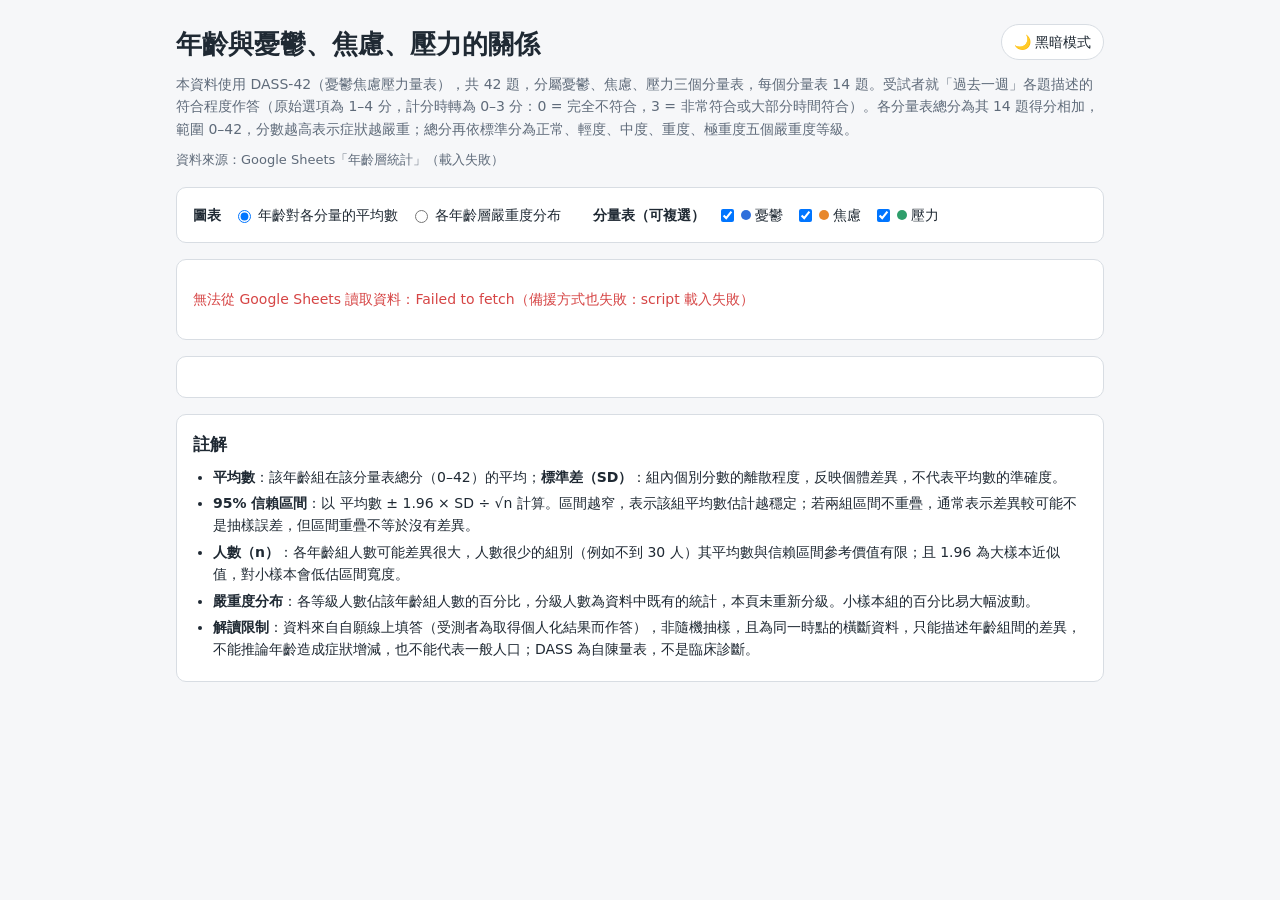
==== index.html @ eeec5290 "Add files via upload" ====
<!doctype html><html><head><meta charset=utf8><meta name=viewport content="width=device-width,initial-scale=1"><style>:root{color-scheme:light}body{margin:0;padding:0;font:14px -apple-system,BlinkMacSystemFont,sans-serif;background:#fff;color:#000}img{max-width:100%}[hidden]:not([hidden=until-found i]){display:none!important}</style></head><body>
<!DOCTYPE html>
<html lang="zh-Hant">
<head>
<meta charset="UTF-8">
<meta name="viewport" content="width=device-width, initial-scale=1">
<title>年齡與憂鬱、焦慮、壓力的關係</title>
<style>
  :root {
    --bg: #f6f7f9; --card: #fff; --text: #1f2933; --muted: #5f6b7a; --line: #d8dde3;
    --dep: #2f6fdb; --anx: #e8872b; --str: #2e9e6b;
    --grid: #e3e7ec; --axis: #9aa5b1; --thead: #eef1f5; --thead-hover: #e2e7ee; --input: #fff; --seg-stroke: #fff;
    --tip-bg: rgba(31,41,51,.94); --tip-text: #fff;
    color-scheme: light;
  }
  :root[data-theme="dark"] {
    --bg: #14181d; --card: #1e242b; --text: #e6e9ed; --muted: #a0aab5; --line: #343d47;
    --dep: #2f6fdb; --anx: #e8872b; --str: #2e9e6b;
    --grid: #2f3841; --axis: #6b7784; --thead: #28303a; --thead-hover: #323c48; --input: #14181d; --seg-stroke: #1e242b;
    --tip-bg: rgba(236,240,244,.96); --tip-text: #1f2933;
    color-scheme: dark;
  }
  * { box-sizing: border-box; }
  body { margin: 0; background: var(--bg); color: var(--text);
    font-family: "Noto Sans TC", "Microsoft JhengHei", "PingFang TC", system-ui, sans-serif; line-height: 1.6; }
  main { max-width: 960px; margin: 0 auto; padding: 24px 16px 48px; }
  .header { display: flex; justify-content: space-between; align-items: flex-start; gap: 12px; margin-bottom: 8px; }
  h1 { font-size: 1.6rem; margin: 0; }
  #themeBtn { flex: none; font: inherit; font-size: 14px; cursor: pointer; padding: 6px 12px; border-radius: 999px;
    border: 1px solid var(--line); background: var(--card); color: var(--text); white-space: nowrap; }
  #themeBtn:hover { background: var(--thead); }
  .intro { color: var(--muted); margin: 0 0 20px; }
  .card { background: var(--card); border: 1px solid var(--line); border-radius: 10px; padding: 16px; margin-bottom: 16px; }
  .controls { display: flex; flex-wrap: wrap; gap: 12px 32px; align-items: center; }
  .group { display: flex; align-items: center; gap: 12px; flex-wrap: wrap; }
  .group > .label { font-weight: 600; }
  label.opt { cursor: pointer; display: inline-flex; align-items: center; gap: 4px; }
  .swatch { width: 10px; height: 10px; border-radius: 50%; display: inline-block; }
  #chartWrap { position: relative; }
  svg { width: 100%; height: auto; display: block; }
  svg text { font-family: inherit; fill: var(--text); }
  .tip { position: fixed; pointer-events: none; background: var(--tip-bg); color: var(--tip-text); padding: 8px 10px;
    border-radius: 6px; font-size: 13px; line-height: 1.5; display: none; z-index: 10; white-space: nowrap; }
  table { width: 100%; border-collapse: collapse; font-size: 14px; }
  th, td { border-bottom: 1px solid var(--line); padding: 6px 8px; text-align: right; }
  th:first-child, td:first-child { text-align: left; }
  th { background: var(--thead); position: sticky; top: 0; }
  .tablewrap { overflow-x: auto; }
  .tabletitle { font-weight: 600; margin: 0 0 8px; }
  .notes h2 { font-size: 1.05rem; margin: 0 0 8px; }
  .notes ul { margin: 0; padding-left: 20px; }
  .notes li { margin-bottom: 4px; }
  .hidden { display: none; }
  .source { color: var(--muted); font-size: 13px; margin: -10px 0 16px; }
  .error { color: #d64545; padding: 12px 0; }
  select { font: inherit; padding: 4px 8px; border: 1px solid var(--line); border-radius: 6px; background: var(--input); color: var(--text); }
  th.sortable { cursor: pointer; user-select: none; white-space: nowrap; }
  th.sortable:hover { background: var(--thead-hover); }
  .arrow { display: inline-block; width: 1em; color: var(--muted); }
</style>
<script>
(function(){
  var t = null;
  try { t = localStorage.getItem("theme"); } catch(e) {}
  if (t !== "dark" && t !== "light") t = (window.matchMedia && matchMedia("(prefers-color-scheme: dark)").matches) ? "dark" : "light";
  document.documentElement.setAttribute("data-theme", t);
})();
</script>
</head>
<body>
<main>
  <div class="header">
    <h1>年齡與憂鬱、焦慮、壓力的關係</h1>
    <button type="button" id="themeBtn" aria-pressed="false"></button>
  </div>
  <p class="intro">本資料使用 DASS-42（憂鬱焦慮壓力量表），共 42 題，分屬憂鬱、焦慮、壓力三個分量表，每個分量表 14 題。受試者就「過去一週」各題描述的符合程度作答（原始選項為 1–4 分，計分時轉為 0–3 分：0 = 完全不符合，3 = 非常符合或大部分時間符合）。各分量表總分為其 14 題得分相加，範圍 0–42，分數越高表示症狀越嚴重；總分再依標準分為正常、輕度、中度、重度、極重度五個嚴重度等級。</p>

  <p class="source" id="status">資料載入中…</p>

  <section class="card controls">
    <div class="group">
      <span class="label">圖表</span>
      <label class="opt"><input type="radio" name="chart" value="mean" checked> 年齡對各分量的平均數</label>
      <label class="opt"><input type="radio" name="chart" value="dist"> 各年齡層嚴重度分布</label>
    </div>
    <div class="group" id="multiGroup">
      <span class="label">分量表（可複選）</span>
      <label class="opt"><input type="checkbox" class="sub" value="dep" checked><span class="swatch" style="background:var(--dep)"></span>憂鬱</label>
      <label class="opt"><input type="checkbox" class="sub" value="anx" checked><span class="swatch" style="background:var(--anx)"></span>焦慮</label>
      <label class="opt"><input type="checkbox" class="sub" value="str" checked><span class="swatch" style="background:var(--str)"></span>壓力</label>
    </div>
    <div class="group hidden" id="singleGroup">
      <label class="label" for="singleSel">分量表</label>
      <select id="singleSel">
        <option value="dep" selected>憂鬱</option>
        <option value="anx">焦慮</option>
        <option value="str">壓力</option>
      </select>
    </div>
  </section>

  <section class="card">
    <div id="chartWrap"></div>
  </section>

  <section class="card">
    <p class="tabletitle" id="tableTitle"></p>
    <div class="tablewrap"><table id="dataTable"></table></div>
  </section>

  <section class="card notes">
    <h2>註解</h2>
    <ul>
      <li><b>平均數</b>：該年齡組在該分量表總分（0–42）的平均；<b>標準差（SD）</b>：組內個別分數的離散程度，反映個體差異，不代表平均數的準確度。</li>
      <li><b>95% 信賴區間</b>：以 平均數 ± 1.96 × SD ÷ √n 計算。區間越窄，表示該組平均數估計越穩定；若兩組區間不重疊，通常表示差異較可能不是抽樣誤差，但區間重疊不等於沒有差異。</li>
      <li><b>人數（n）</b>：各年齡組人數可能差異很大，人數很少的組別（例如不到 30 人）其平均數與信賴區間參考價值有限；且 1.96 為大樣本近似值，對小樣本會低估區間寬度。</li>
      <li><b>嚴重度分布</b>：各等級人數佔該年齡組人數的百分比，分級人數為資料中既有的統計，本頁未重新分級。小樣本組的百分比易大幅波動。</li>
      <li><b>解讀限制</b>：資料來自自願線上填答（受測者為取得個人化結果而作答），非隨機抽樣，且為同一時點的橫斷資料，只能描述年齡組間的差異，不能推論年齡造成症狀增減，也不能代表一般人口；DASS 為自陳量表，不是臨床診斷。</li>
    </ul>
  </section>
</main>
<div class="tip" id="tip"></div>

<script>
let GROUPS = [], N = [], labels = [];
const SUBS = {
  dep: { name:"憂鬱", color:"#2f6fdb", mean:[], sd:[], lv:[] },
  anx: { name:"焦慮", color:"#e8872b", mean:[], sd:[], lv:[] },
  str: { name:"壓力", color:"#2e9e6b", mean:[], sd:[], lv:[] }
};
const LEVELS = ["正常","輕度","中度","重度","極重度"];
const LV_COLORS = ["#cfe3f5","#9cc4e6","#f2c46b","#e8872b","#b8352b"];
const KEYS = ["dep","anx","str"];
const ci = (k,i)=> 1.96 * SUBS[k].sd[i] / Math.sqrt(N[i]);
const f1 = x => x.toFixed(1), f2 = x => x.toFixed(2);

const wrap = document.getElementById("chartWrap");
const tip = document.getElementById("tip");
const NS = "http://www.w3.org/2000/svg";
function el(name, attrs, parent, text){
  const e = document.createElementNS(NS, name);
  for (const k in attrs) e.setAttribute(k, attrs[k]);
  if (text !== undefined) e.textContent = text;
  if (parent) parent.appendChild(e);
  return e;
}
function showTip(ev, html){
  tip.innerHTML = html; tip.style.display = "block";
  const w = tip.offsetWidth;
  let x = ev.clientX + 14; if (x + w > window.innerWidth - 8) x = ev.clientX - w - 14;
  tip.style.left = x + "px"; tip.style.top = (ev.clientY + 14) + "px";
}
function hideTip(){ tip.style.display = "none"; }

function checkedSubs(){ return [...document.querySelectorAll(".sub")].filter(c=>c.checked).map(c=>c.value); }
function singleSub(){ return document.getElementById("singleSel").value; }
function mode(){ return document.querySelector('input[name="chart"]:checked').value; }

/* ---------- 圖表一 ---------- */
function drawMean(){
  const subs = checkedSubs();
  const W = 900, H = 440, m = {l:60, r:20, t:20, b:70};
  const svg = el("svg", {viewBox:`0 0 ${W} ${H}`, role:"img", "aria-label":"各年齡組分量表平均數折線圖"});
  const pw = W-m.l-m.r, ph = H-m.t-m.b;
  const X = i => m.l + pw*(i+0.5)/GROUPS.length;
  const Y = v => m.t + ph*(1 - v/42);
  for (let v=0; v<=42; v+=6){
    el("line",{x1:m.l,x2:W-m.r,y1:Y(v),y2:Y(v),style:"stroke:var(--grid)"},svg);
    el("text",{x:m.l-8,y:Y(v)+4,"text-anchor":"end","font-size":12},svg,v);
  }
  el("line",{x1:m.l,x2:m.l,y1:m.t,y2:m.t+ph,style:"stroke:var(--axis)"},svg);
  el("line",{x1:m.l,x2:W-m.r,y1:m.t+ph,y2:m.t+ph,style:"stroke:var(--axis)"},svg);
  el("text",{x:16,y:m.t+ph/2,"text-anchor":"middle","font-size":13,transform:`rotate(-90 16 ${m.t+ph/2})`},svg,"分量表總分（0–42）");
  labels.forEach((t,i)=>{
    el("text",{x:X(i),y:m.t+ph+22,"text-anchor":"middle","font-size":12},svg,GROUPS[i]);
    el("text",{x:X(i),y:m.t+ph+40,"text-anchor":"middle","font-size":12,style:"fill:var(--muted)"},svg,`（n=${N[i]}）`);
  });
  const step = 9;
  subs.forEach((k,si)=>{
    const s = SUBS[k], dx = (si-(subs.length-1)/2)*step;
    const pts = GROUPS.map((_,i)=>[X(i)+dx, Y(s.mean[i])]);
    el("polyline",{points:pts.map(p=>p.join(",")).join(" "),fill:"none",stroke:s.color,"stroke-width":2},svg);
    GROUPS.forEach((_,i)=>{
      const c = ci(k,i), x = X(i)+dx;
      const lo = Math.max(0, s.mean[i]-c), hi = Math.min(42, s.mean[i]+c);
      el("line",{x1:x,x2:x,y1:Y(lo),y2:Y(hi),stroke:s.color,"stroke-width":1.5},svg);
      el("line",{x1:x-4,x2:x+4,y1:Y(lo),y2:Y(lo),stroke:s.color,"stroke-width":1.5},svg);
      el("line",{x1:x-4,x2:x+4,y1:Y(hi),y2:Y(hi),stroke:s.color,"stroke-width":1.5},svg);
      const dot = el("circle",{cx:x,cy:Y(s.mean[i]),r:5,fill:s.color,style:"cursor:pointer;stroke:var(--card)","stroke-width":1.5},svg);
      const hit = el("circle",{cx:x,cy:Y(s.mean[i]),r:12,fill:"transparent",style:"cursor:pointer"},svg);
      const html = `<b>${s.name}</b>｜${GROUPS[i]}<br>平均數：${f2(s.mean[i])}<br>標準差：${f2(s.sd[i])}`;
      hit.addEventListener("mousemove",e=>showTip(e,html));
      hit.addEventListener("mouseleave",hideTip);
    });
  });
  // 圖例
  subs.forEach((k,si)=>{
    const x = m.l + 10 + si*90;
    el("line",{x1:x,x2:x+18,y1:m.t+8,y2:m.t+8,stroke:SUBS[k].color,"stroke-width":2},svg);
    el("circle",{cx:x+9,cy:m.t+8,r:4,fill:SUBS[k].color},svg);
    el("text",{x:x+24,y:m.t+12,"font-size":12},svg,SUBS[k].name);
  });
  el("text",{x:W-m.r,y:m.t+12,"text-anchor":"end","font-size":11,style:"fill:var(--muted)"},svg,"誤差線：95% 信賴區間");
  wrap.replaceChildren(svg);
}

/* ---------- 圖表二 ---------- */
function drawDist(){
  const k = singleSub(), s = SUBS[k];
  const W = 900, rowH = 46, m = {l:130, r:20, t:44, b:44};
  const H = m.t + rowH*GROUPS.length + m.b;
  const svg = el("svg",{viewBox:`0 0 ${W} ${H}`, role:"img","aria-label":`${s.name}嚴重度分布堆疊長條圖`});
  const pw = W-m.l-m.r;
  const X = p => m.l + pw*p/100;
  // 圖例
  LEVELS.forEach((t,i)=>{
    const x = m.l + i*95;
    el("rect",{x:x,y:12,width:12,height:12,fill:LV_COLORS[i],rx:2},svg);
    el("text",{x:x+17,y:23,"font-size":12},svg,t);
  });
  for (let p=0;p<=100;p+=20){
    el("line",{x1:X(p),x2:X(p),y1:m.t-4,y2:m.t+rowH*GROUPS.length,style:"stroke:var(--grid)"},svg);
    el("text",{x:X(p),y:m.t+rowH*GROUPS.length+18,"text-anchor":"middle","font-size":12},svg,p+"%");
  }
  el("text",{x:m.l+pw/2,y:H-8,"text-anchor":"middle","font-size":13},svg,`${s.name}嚴重度佔該年齡組人數百分比`);
  GROUPS.forEach((g,i)=>{
    const y = m.t + i*rowH;
    el("text",{x:m.l-8,y:y+rowH/2-2,"text-anchor":"end","font-size":12},svg,g);
    el("text",{x:m.l-8,y:y+rowH/2+13,"text-anchor":"end","font-size":11,style:"fill:var(--muted)"},svg,`（n=${N[i]}）`);
    let acc = 0;
    s.lv[i].forEach((cnt,j)=>{
      const pct = cnt/N[i]*100;
      const r = el("rect",{x:X(acc),y:y+6,width:Math.max(0,X(acc+pct)-X(acc)),height:rowH-14,fill:LV_COLORS[j],"stroke-width":1,style:"cursor:pointer;stroke:var(--seg-stroke)"},svg);
      if (pct >= 6) el("text",{x:(X(acc)+X(acc+pct))/2,y:y+rowH/2+4,"text-anchor":"middle","font-size":11,style:"fill:"+(j>=3?"#fff":"#1f2933"),"pointer-events":"none"},svg,f1(pct)+"%");
      const html = `<b>${GROUPS[i]}｜${LEVELS[j]}</b><br>${f1(pct)}%（${cnt} 人）`;
      r.addEventListener("mousemove",e=>showTip(e,html));
      r.addEventListener("mouseleave",hideTip);
      acc += pct;
    });
  });
  wrap.replaceChildren(svg);
}

/* ---------- 表格 ---------- */
let sortCol = -1, sortDir = 1; // sortCol = -1 為原始順序；sortDir 1 升冪、-1 降冪
function drawTable(){
  const t = document.getElementById("dataTable"), title = document.getElementById("tableTitle");
  let heads = [], rows = [];
  if (mode()==="mean"){
    const subs = checkedSubs();
    title.textContent = "各年齡組平均數、標準差與 95% 信賴區間（點選欄位標題可排序）";
    heads = ["年齡層","人數"];
    subs.forEach(k=>heads.push(SUBS[k].name+"平均", SUBS[k].name+"標準差", SUBS[k].name+" 95% CI"));
    GROUPS.forEach((g,i)=>{
      const cells = [{v:i, t:g},{v:N[i], t:String(N[i])}];
      subs.forEach(k=>{
        const c = ci(k,i), s = SUBS[k];
        cells.push({v:s.mean[i], t:f2(s.mean[i])},{v:s.sd[i], t:f2(s.sd[i])},{v:s.mean[i]-c, t:`${f2(s.mean[i]-c)} – ${f2(s.mean[i]+c)}`});
      });
      rows.push(cells);
    });
  } else {
    const k = singleSub(), s = SUBS[k];
    title.textContent = `${s.name}各嚴重度等級人數（百分比）（點選欄位標題可排序）`;
    heads = ["年齡層","人數", ...LEVELS];
    GROUPS.forEach((g,i)=>{
      rows.push([{v:i, t:g},{v:N[i], t:String(N[i])}, ...s.lv[i].map(c=>({v:c, t:`${c}（${f1(c/N[i]*100)}%）`}))]);
    });
  }
  if (sortCol >= heads.length) sortCol = -1;
  if (sortCol >= 0) rows.sort((a,b)=> (a[sortCol].v - b[sortCol].v) * sortDir);
  let h = "<tr>" + heads.map((x,c)=>`<th class="sortable" data-col="${c}">${x}<span class="arrow">${c===sortCol ? (sortDir===1?"▲":"▼") : ""}</span></th>`).join("") + "</tr>";
  h += rows.map(r=>"<tr>"+r.map(c=>`<td>${c.t}</td>`).join("")+"</tr>").join("");
  t.innerHTML = h;
  t.querySelectorAll("th.sortable").forEach(th=>th.addEventListener("click",()=>{
    const c = +th.dataset.col;
    if (sortCol !== c){ sortCol = c; sortDir = 1; }
    else if (sortDir === 1){ sortDir = -1; }
    else { sortCol = -1; sortDir = 1; }
    drawTable();
  }));
}

function render(resetSort){
  if (!GROUPS.length) return;
  hideTip();
  if (resetSort) { sortCol = -1; sortDir = 1; }
  const isMean = mode()==="mean";
  document.getElementById("multiGroup").classList.toggle("hidden", !isMean);
  document.getElementById("singleGroup").classList.toggle("hidden", isMean);
  isMean ? drawMean() : drawDist();
  drawTable();
}

document.querySelectorAll('input[name="chart"]').forEach(e=>e.addEventListener("change",()=>render(true)));
document.getElementById("singleSel").addEventListener("change",()=>render(true));
document.querySelectorAll(".sub").forEach(e=>e.addEventListener("change",ev=>{
  if (checkedSubs().length===0) ev.target.checked = true; // 至少保留一個
  render(true);
}));
/* ---------- 從 Google Sheets 讀取資料 ---------- */
const SHEET_ID = "1KIA4W9_uGpbQuWVfy5foyokzu8hesqOm68vaZ61znXg";
const SHEET_NAME = "年齡層統計";
const SHEET_URL = `https://docs.google.com/spreadsheets/d/${SHEET_ID}/gviz/tq?tqx=out:csv&sheet=${encodeURIComponent(SHEET_NAME)}`;
const statusEl = document.getElementById("status");

function parseCSV(text){
  const rows = []; let row = [], cur = "", q = false;
  for (let i=0; i<text.length; i++){
    const c = text[i];
    if (q){
      if (c === '"'){ if (text[i+1] === '"'){ cur += '"'; i++; } else q = false; }
      else cur += c;
    } else if (c === '"') q = true;
    else if (c === ",") { row.push(cur); cur = ""; }
    else if (c === "\n" || c === "\r") {
      if (c === "\r" && text[i+1] === "\n") i++;
      row.push(cur); rows.push(row); row = []; cur = "";
    } else cur += c;
  }
  if (cur !== "" || row.length) { row.push(cur); rows.push(row); }
  return rows;
}
function num(v){
  const x = Number(v);
  if (v === undefined || String(v).trim() === "" || !isFinite(x)) throw new Error(`數值格式不正確：「${v === undefined ? "" : v}」`);
  return x;
}
function parseSheet(rows){
  const head = (rows[0] || []).map(x=>x.trim());
  const col = n => { const k = head.indexOf(n); if (k < 0) throw new Error(`找不到欄位「${n}」`); return k; };
  const cLabel = col("年齡層"), cN = col("人數");
  const cols = { dep:[col("憂鬱平均"),col("憂鬱標準差")], anx:[col("焦慮平均"),col("焦慮標準差")], str:[col("壓力平均"),col("壓力標準差")] };
  const g = [], n = [], mean = {dep:[],anx:[],str:[]}, sd = {dep:[],anx:[],str:[]};
  let i = 1;
  for (; i < rows.length; i++){
    const r = rows[i], first = (r[0] || "").trim();
    if (!first || first.includes("等級人數")) break;
    g.push(first); n.push(num(r[cN]));
    KEYS.forEach(k=>{ mean[k].push(num(r[cols[k][0]])); sd[k].push(num(r[cols[k][1]])); });
  }
  if (!g.length) throw new Error("沒有讀到任何年齡層資料");
  const titleMap = { "憂鬱":"dep", "焦慮":"anx", "壓力":"str" };
  const lvMap = { dep:{}, anx:{}, str:{} };
  let cur = null;
  for (; i < rows.length; i++){
    const r = rows[i], first = (r[0] || "").trim();
    if (first.includes("等級人數")){
      const name = Object.keys(titleMap).find(t=>first.includes(t));
      cur = name ? titleMap[name] : null; continue;
    }
    if (!cur || !first || first === "年齡層") continue;
    lvMap[cur][first] = r.slice(1,6).map(num);
  }
  KEYS.forEach(k=>{
    SUBS[k].mean = mean[k]; SUBS[k].sd = sd[k];
    SUBS[k].lv = g.map(label=>{
      if (!lvMap[k][label]) throw new Error(`「${SUBS[k].name}等級人數」缺少年齡層「${label}」`);
      return lvMap[k][label];
    });
  });
  GROUPS = g; N = n; labels = g.map((x,j)=>`${x}（n=${n[j]}）`);
}
function loadViaScript(){
  return new Promise((resolve, reject)=>{
    const cb = "__sheetCb" + Date.now();
    const sc = document.createElement("script");
    const timer = setTimeout(()=>{ cleanup(); reject(new Error("逾時")); }, 15000);
    function cleanup(){ clearTimeout(timer); delete window[cb]; sc.remove(); }
    window[cb] = resp => {
      cleanup();
      if (!resp || resp.status !== "ok") return reject(new Error("試算表回應錯誤，請確認已開放「知道連結的任何人可檢視」"));
      const t = resp.table;
      const cell = c => (c && c.v !== null && c.v !== undefined) ? String(c.v) : "";
      resolve([t.cols.map(c=>c.label || ""), ...t.rows.map(r=>r.c.map(cell))]);
    };
    sc.onerror = () => { cleanup(); reject(new Error("script 載入失敗")); };
    sc.src = SHEET_URL.replace("tqx=out:csv", "tqx=responseHandler:" + cb);
    document.head.appendChild(sc);
  });
}
async function loadData(){
  statusEl.textContent = "資料載入中…";
  try {
    let rows;
    try {
      const res = await fetch(SHEET_URL, { cache:"no-store" });
      if (!res.ok) throw new Error("HTTP " + res.status);
      const text = await res.text();
      if (text.trim().startsWith("<")) throw new Error("回傳的不是資料，請確認試算表已開放「知道連結的任何人可檢視」");
      rows = parseCSV(text);
    } catch (e1) {
      try { rows = await loadViaScript(); }   // fetch 被擋時改用 script 標籤載入
      catch (e2) { throw new Error(`${e1.message}（備援方式也失敗：${e2.message}）`); }
    }
    parseSheet(rows);
    statusEl.textContent = `資料來源：Google Sheets「${SHEET_NAME}」，載入時間 ${new Date().toLocaleString("zh-TW", {hour12:false})}`;
    render(true);
  } catch (err) {
    statusEl.textContent = "資料來源：Google Sheets「" + SHEET_NAME + "」（載入失敗）";
    wrap.innerHTML = `<div class="error">無法從 Google Sheets 讀取資料：${err.message}</div>`;
    document.getElementById("dataTable").innerHTML = "";
    document.getElementById("tableTitle").textContent = "";
  }
}

loadData();

/* ---------- 黑暗模式 ---------- */
const themeBtn = document.getElementById("themeBtn");
function applyTheme(t){
  document.documentElement.setAttribute("data-theme", t);
  themeBtn.textContent = t === "dark" ? "☀ 淺色模式" : "🌙 黑暗模式";
  themeBtn.setAttribute("aria-pressed", t === "dark");
}
applyTheme(document.documentElement.getAttribute("data-theme"));
themeBtn.addEventListener("click",()=>{
  const t = document.documentElement.getAttribute("data-theme") === "dark" ? "light" : "dark";
  applyTheme(t);
  try { localStorage.setItem("theme", t); } catch(e) {}
});
</script>
</body>
</html>

</body></html>
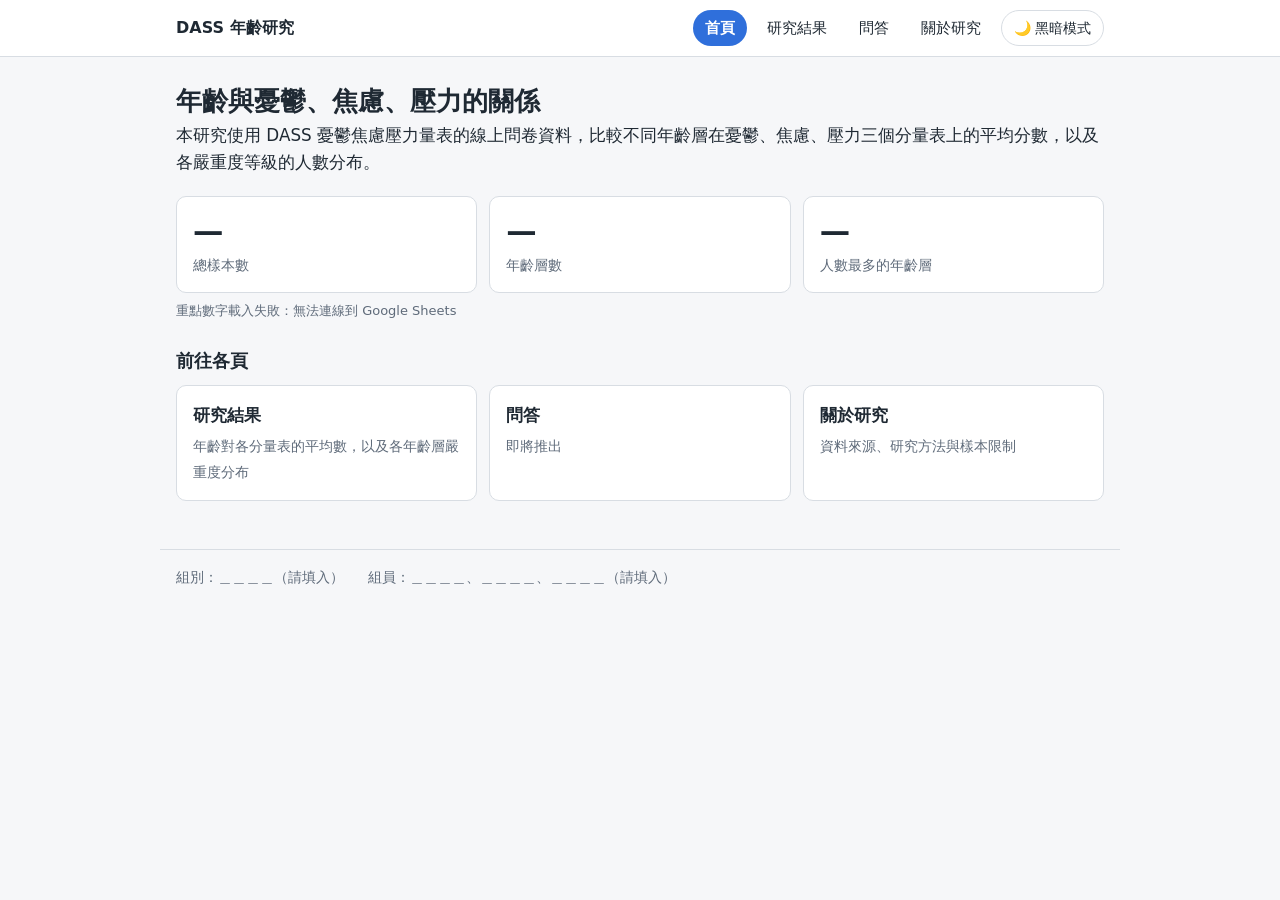
==== commit e23f5401: "網站改成多分頁格式" ====
--- a/index.html
+++ b/index.html
@@ -1,63 +1,10 @@
-<!doctype html><html><head><meta charset=utf8><meta name=viewport content="width=device-width,initial-scale=1"><style>:root{color-scheme:light}body{margin:0;padding:0;font:14px -apple-system,BlinkMacSystemFont,sans-serif;background:#fff;color:#000}img{max-width:100%}[hidden]:not([hidden=until-found i]){display:none!important}</style></head><body>
 <!DOCTYPE html>
 <html lang="zh-Hant">
 <head>
 <meta charset="UTF-8">
 <meta name="viewport" content="width=device-width, initial-scale=1">
 <title>年齡與憂鬱、焦慮、壓力的關係</title>
-<style>
-  :root {
-    --bg: #f6f7f9; --card: #fff; --text: #1f2933; --muted: #5f6b7a; --line: #d8dde3;
-    --dep: #2f6fdb; --anx: #e8872b; --str: #2e9e6b;
-    --grid: #e3e7ec; --axis: #9aa5b1; --thead: #eef1f5; --thead-hover: #e2e7ee; --input: #fff; --seg-stroke: #fff;
-    --tip-bg: rgba(31,41,51,.94); --tip-text: #fff;
-    color-scheme: light;
-  }
-  :root[data-theme="dark"] {
-    --bg: #14181d; --card: #1e242b; --text: #e6e9ed; --muted: #a0aab5; --line: #343d47;
-    --dep: #2f6fdb; --anx: #e8872b; --str: #2e9e6b;
-    --grid: #2f3841; --axis: #6b7784; --thead: #28303a; --thead-hover: #323c48; --input: #14181d; --seg-stroke: #1e242b;
-    --tip-bg: rgba(236,240,244,.96); --tip-text: #1f2933;
-    color-scheme: dark;
-  }
-  * { box-sizing: border-box; }
-  body { margin: 0; background: var(--bg); color: var(--text);
-    font-family: "Noto Sans TC", "Microsoft JhengHei", "PingFang TC", system-ui, sans-serif; line-height: 1.6; }
-  main { max-width: 960px; margin: 0 auto; padding: 24px 16px 48px; }
-  .header { display: flex; justify-content: space-between; align-items: flex-start; gap: 12px; margin-bottom: 8px; }
-  h1 { font-size: 1.6rem; margin: 0; }
-  #themeBtn { flex: none; font: inherit; font-size: 14px; cursor: pointer; padding: 6px 12px; border-radius: 999px;
-    border: 1px solid var(--line); background: var(--card); color: var(--text); white-space: nowrap; }
-  #themeBtn:hover { background: var(--thead); }
-  .intro { color: var(--muted); margin: 0 0 20px; }
-  .card { background: var(--card); border: 1px solid var(--line); border-radius: 10px; padding: 16px; margin-bottom: 16px; }
-  .controls { display: flex; flex-wrap: wrap; gap: 12px 32px; align-items: center; }
-  .group { display: flex; align-items: center; gap: 12px; flex-wrap: wrap; }
-  .group > .label { font-weight: 600; }
-  label.opt { cursor: pointer; display: inline-flex; align-items: center; gap: 4px; }
-  .swatch { width: 10px; height: 10px; border-radius: 50%; display: inline-block; }
-  #chartWrap { position: relative; }
-  svg { width: 100%; height: auto; display: block; }
-  svg text { font-family: inherit; fill: var(--text); }
-  .tip { position: fixed; pointer-events: none; background: var(--tip-bg); color: var(--tip-text); padding: 8px 10px;
-    border-radius: 6px; font-size: 13px; line-height: 1.5; display: none; z-index: 10; white-space: nowrap; }
-  table { width: 100%; border-collapse: collapse; font-size: 14px; }
-  th, td { border-bottom: 1px solid var(--line); padding: 6px 8px; text-align: right; }
-  th:first-child, td:first-child { text-align: left; }
-  th { background: var(--thead); position: sticky; top: 0; }
-  .tablewrap { overflow-x: auto; }
-  .tabletitle { font-weight: 600; margin: 0 0 8px; }
-  .notes h2 { font-size: 1.05rem; margin: 0 0 8px; }
-  .notes ul { margin: 0; padding-left: 20px; }
-  .notes li { margin-bottom: 4px; }
-  .hidden { display: none; }
-  .source { color: var(--muted); font-size: 13px; margin: -10px 0 16px; }
-  .error { color: #d64545; padding: 12px 0; }
-  select { font: inherit; padding: 4px 8px; border: 1px solid var(--line); border-radius: 6px; background: var(--input); color: var(--text); }
-  th.sortable { cursor: pointer; user-select: none; white-space: nowrap; }
-  th.sortable:hover { background: var(--thead-hover); }
-  .arrow { display: inline-block; width: 1em; color: var(--muted); }
-</style>
+<link rel="stylesheet" href="style.css">
 <script>
 (function(){
   var t = null;
@@ -68,345 +15,76 @@
 </script>
 </head>
 <body>
+  <nav class="nav">
+    <div class="nav-inner">
+      <a class="nav-brand" href="index.html">DASS 年齡研究</a>
+      <a class="link active" href="index.html" aria-current="page">首頁</a>
+      <a class="link" href="results.html">研究結果</a>
+      <a class="link" href="ask.html">問答</a>
+      <a class="link" href="about.html">關於研究</a>
+      <button type="button" id="themeBtn" aria-pressed="false"></button>
+    </div>
+  </nav>
 <main>
-  <div class="header">
-    <h1>年齡與憂鬱、焦慮、壓力的關係</h1>
-    <button type="button" id="themeBtn" aria-pressed="false"></button>
+  <h1>年齡與憂鬱、焦慮、壓力的關係</h1>
+  <p class="lead">本研究使用 DASS 憂鬱焦慮壓力量表的線上問卷資料，比較不同年齡層在憂鬱、焦慮、壓力三個分量表上的平均分數，以及各嚴重度等級的人數分布。</p>
+
+  <div class="stats">
+    <div class="stat"><div class="num" id="statTotal">—</div><div class="cap">總樣本數</div></div>
+    <div class="stat"><div class="num" id="statGroups">—</div><div class="cap">年齡層數</div></div>
+    <div class="stat"><div class="num" id="statTop">—</div><div class="cap" id="statTopCap">人數最多的年齡層</div></div>
   </div>
-  <p class="intro">本資料使用 DASS-42（憂鬱焦慮壓力量表），共 42 題，分屬憂鬱、焦慮、壓力三個分量表，每個分量表 14 題。受試者就「過去一週」各題描述的符合程度作答（原始選項為 1–4 分，計分時轉為 0–3 分：0 = 完全不符合，3 = 非常符合或大部分時間符合）。各分量表總分為其 14 題得分相加，範圍 0–42，分數越高表示症狀越嚴重；總分再依標準分為正常、輕度、中度、重度、極重度五個嚴重度等級。</p>
+  <p class="source" id="status" style="margin:4px 0 0">資料載入中…</p>
 
-  <p class="source" id="status">資料載入中…</p>
-
-  <section class="card controls">
-    <div class="group">
-      <span class="label">圖表</span>
-      <label class="opt"><input type="radio" name="chart" value="mean" checked> 年齡對各分量的平均數</label>
-      <label class="opt"><input type="radio" name="chart" value="dist"> 各年齡層嚴重度分布</label>
-    </div>
-    <div class="group" id="multiGroup">
-      <span class="label">分量表（可複選）</span>
-      <label class="opt"><input type="checkbox" class="sub" value="dep" checked><span class="swatch" style="background:var(--dep)"></span>憂鬱</label>
-      <label class="opt"><input type="checkbox" class="sub" value="anx" checked><span class="swatch" style="background:var(--anx)"></span>焦慮</label>
-      <label class="opt"><input type="checkbox" class="sub" value="str" checked><span class="swatch" style="background:var(--str)"></span>壓力</label>
-    </div>
-    <div class="group hidden" id="singleGroup">
-      <label class="label" for="singleSel">分量表</label>
-      <select id="singleSel">
-        <option value="dep" selected>憂鬱</option>
-        <option value="anx">焦慮</option>
-        <option value="str">壓力</option>
-      </select>
-    </div>
-  </section>
-
-  <section class="card">
-    <div id="chartWrap"></div>
-  </section>
-
-  <section class="card">
-    <p class="tabletitle" id="tableTitle"></p>
-    <div class="tablewrap"><table id="dataTable"></table></div>
-  </section>
-
-  <section class="card notes">
-    <h2>註解</h2>
-    <ul>
-      <li><b>平均數</b>：該年齡組在該分量表總分（0–42）的平均；<b>標準差（SD）</b>：組內個別分數的離散程度，反映個體差異，不代表平均數的準確度。</li>
-      <li><b>95% 信賴區間</b>：以 平均數 ± 1.96 × SD ÷ √n 計算。區間越窄，表示該組平均數估計越穩定；若兩組區間不重疊，通常表示差異較可能不是抽樣誤差，但區間重疊不等於沒有差異。</li>
-      <li><b>人數（n）</b>：各年齡組人數可能差異很大，人數很少的組別（例如不到 30 人）其平均數與信賴區間參考價值有限；且 1.96 為大樣本近似值，對小樣本會低估區間寬度。</li>
-      <li><b>嚴重度分布</b>：各等級人數佔該年齡組人數的百分比，分級人數為資料中既有的統計，本頁未重新分級。小樣本組的百分比易大幅波動。</li>
-      <li><b>解讀限制</b>：資料來自自願線上填答（受測者為取得個人化結果而作答），非隨機抽樣，且為同一時點的橫斷資料，只能描述年齡組間的差異，不能推論年齡造成症狀增減，也不能代表一般人口；DASS 為自陳量表，不是臨床診斷。</li>
-    </ul>
-  </section>
+  <h2 class="sec">前往各頁</h2>
+  <div class="entries">
+    <a class="entry" href="results.html"><b>研究結果</b><span>年齡對各分量表的平均數，以及各年齡層嚴重度分布</span></a>
+    <a class="entry" href="ask.html"><b>問答</b><span>即將推出</span></a>
+    <a class="entry" href="about.html"><b>關於研究</b><span>資料來源、研究方法與樣本限制</span></a>
+  </div>
 </main>
-<div class="tip" id="tip"></div>
-
+<footer class="footer">
+  <span>組別：＿＿＿＿（請填入）</span>
+  <span>組員：＿＿＿＿、＿＿＿＿、＿＿＿＿（請填入）</span>
+</footer>
 <script>
-let GROUPS = [], N = [], labels = [];
-const SUBS = {
-  dep: { name:"憂鬱", color:"#2f6fdb", mean:[], sd:[], lv:[] },
-  anx: { name:"焦慮", color:"#e8872b", mean:[], sd:[], lv:[] },
-  str: { name:"壓力", color:"#2e9e6b", mean:[], sd:[], lv:[] }
-};
-const LEVELS = ["正常","輕度","中度","重度","極重度"];
-const LV_COLORS = ["#cfe3f5","#9cc4e6","#f2c46b","#e8872b","#b8352b"];
-const KEYS = ["dep","anx","str"];
-const ci = (k,i)=> 1.96 * SUBS[k].sd[i] / Math.sqrt(N[i]);
-const f1 = x => x.toFixed(1), f2 = x => x.toFixed(2);
-
-const wrap = document.getElementById("chartWrap");
-const tip = document.getElementById("tip");
-const NS = "http://www.w3.org/2000/svg";
-function el(name, attrs, parent, text){
-  const e = document.createElementNS(NS, name);
-  for (const k in attrs) e.setAttribute(k, attrs[k]);
-  if (text !== undefined) e.textContent = text;
-  if (parent) parent.appendChild(e);
-  return e;
-}
-function showTip(ev, html){
-  tip.innerHTML = html; tip.style.display = "block";
-  const w = tip.offsetWidth;
-  let x = ev.clientX + 14; if (x + w > window.innerWidth - 8) x = ev.clientX - w - 14;
-  tip.style.left = x + "px"; tip.style.top = (ev.clientY + 14) + "px";
-}
-function hideTip(){ tip.style.display = "none"; }
-
-function checkedSubs(){ return [...document.querySelectorAll(".sub")].filter(c=>c.checked).map(c=>c.value); }
-function singleSub(){ return document.getElementById("singleSel").value; }
-function mode(){ return document.querySelector('input[name="chart"]:checked').value; }
-
-/* ---------- 圖表一 ---------- */
-function drawMean(){
-  const subs = checkedSubs();
-  const W = 900, H = 440, m = {l:60, r:20, t:20, b:70};
-  const svg = el("svg", {viewBox:`0 0 ${W} ${H}`, role:"img", "aria-label":"各年齡組分量表平均數折線圖"});
-  const pw = W-m.l-m.r, ph = H-m.t-m.b;
-  const X = i => m.l + pw*(i+0.5)/GROUPS.length;
-  const Y = v => m.t + ph*(1 - v/42);
-  for (let v=0; v<=42; v+=6){
-    el("line",{x1:m.l,x2:W-m.r,y1:Y(v),y2:Y(v),style:"stroke:var(--grid)"},svg);
-    el("text",{x:m.l-8,y:Y(v)+4,"text-anchor":"end","font-size":12},svg,v);
-  }
-  el("line",{x1:m.l,x2:m.l,y1:m.t,y2:m.t+ph,style:"stroke:var(--axis)"},svg);
-  el("line",{x1:m.l,x2:W-m.r,y1:m.t+ph,y2:m.t+ph,style:"stroke:var(--axis)"},svg);
-  el("text",{x:16,y:m.t+ph/2,"text-anchor":"middle","font-size":13,transform:`rotate(-90 16 ${m.t+ph/2})`},svg,"分量表總分（0–42）");
-  labels.forEach((t,i)=>{
-    el("text",{x:X(i),y:m.t+ph+22,"text-anchor":"middle","font-size":12},svg,GROUPS[i]);
-    el("text",{x:X(i),y:m.t+ph+40,"text-anchor":"middle","font-size":12,style:"fill:var(--muted)"},svg,`（n=${N[i]}）`);
-  });
-  const step = 9;
-  subs.forEach((k,si)=>{
-    const s = SUBS[k], dx = (si-(subs.length-1)/2)*step;
-    const pts = GROUPS.map((_,i)=>[X(i)+dx, Y(s.mean[i])]);
-    el("polyline",{points:pts.map(p=>p.join(",")).join(" "),fill:"none",stroke:s.color,"stroke-width":2},svg);
-    GROUPS.forEach((_,i)=>{
-      const c = ci(k,i), x = X(i)+dx;
-      const lo = Math.max(0, s.mean[i]-c), hi = Math.min(42, s.mean[i]+c);
-      el("line",{x1:x,x2:x,y1:Y(lo),y2:Y(hi),stroke:s.color,"stroke-width":1.5},svg);
-      el("line",{x1:x-4,x2:x+4,y1:Y(lo),y2:Y(lo),stroke:s.color,"stroke-width":1.5},svg);
-      el("line",{x1:x-4,x2:x+4,y1:Y(hi),y2:Y(hi),stroke:s.color,"stroke-width":1.5},svg);
-      const dot = el("circle",{cx:x,cy:Y(s.mean[i]),r:5,fill:s.color,style:"cursor:pointer;stroke:var(--card)","stroke-width":1.5},svg);
-      const hit = el("circle",{cx:x,cy:Y(s.mean[i]),r:12,fill:"transparent",style:"cursor:pointer"},svg);
-      const html = `<b>${s.name}</b>｜${GROUPS[i]}<br>平均數：${f2(s.mean[i])}<br>標準差：${f2(s.sd[i])}`;
-      hit.addEventListener("mousemove",e=>showTip(e,html));
-      hit.addEventListener("mouseleave",hideTip);
-    });
-  });
-  // 圖例
-  subs.forEach((k,si)=>{
-    const x = m.l + 10 + si*90;
-    el("line",{x1:x,x2:x+18,y1:m.t+8,y2:m.t+8,stroke:SUBS[k].color,"stroke-width":2},svg);
-    el("circle",{cx:x+9,cy:m.t+8,r:4,fill:SUBS[k].color},svg);
-    el("text",{x:x+24,y:m.t+12,"font-size":12},svg,SUBS[k].name);
-  });
-  el("text",{x:W-m.r,y:m.t+12,"text-anchor":"end","font-size":11,style:"fill:var(--muted)"},svg,"誤差線：95% 信賴區間");
-  wrap.replaceChildren(svg);
-}
-
-/* ---------- 圖表二 ---------- */
-function drawDist(){
-  const k = singleSub(), s = SUBS[k];
-  const W = 900, rowH = 46, m = {l:130, r:20, t:44, b:44};
-  const H = m.t + rowH*GROUPS.length + m.b;
-  const svg = el("svg",{viewBox:`0 0 ${W} ${H}`, role:"img","aria-label":`${s.name}嚴重度分布堆疊長條圖`});
-  const pw = W-m.l-m.r;
-  const X = p => m.l + pw*p/100;
-  // 圖例
-  LEVELS.forEach((t,i)=>{
-    const x = m.l + i*95;
-    el("rect",{x:x,y:12,width:12,height:12,fill:LV_COLORS[i],rx:2},svg);
-    el("text",{x:x+17,y:23,"font-size":12},svg,t);
-  });
-  for (let p=0;p<=100;p+=20){
-    el("line",{x1:X(p),x2:X(p),y1:m.t-4,y2:m.t+rowH*GROUPS.length,style:"stroke:var(--grid)"},svg);
-    el("text",{x:X(p),y:m.t+rowH*GROUPS.length+18,"text-anchor":"middle","font-size":12},svg,p+"%");
-  }
-  el("text",{x:m.l+pw/2,y:H-8,"text-anchor":"middle","font-size":13},svg,`${s.name}嚴重度佔該年齡組人數百分比`);
-  GROUPS.forEach((g,i)=>{
-    const y = m.t + i*rowH;
-    el("text",{x:m.l-8,y:y+rowH/2-2,"text-anchor":"end","font-size":12},svg,g);
-    el("text",{x:m.l-8,y:y+rowH/2+13,"text-anchor":"end","font-size":11,style:"fill:var(--muted)"},svg,`（n=${N[i]}）`);
-    let acc = 0;
-    s.lv[i].forEach((cnt,j)=>{
-      const pct = cnt/N[i]*100;
-      const r = el("rect",{x:X(acc),y:y+6,width:Math.max(0,X(acc+pct)-X(acc)),height:rowH-14,fill:LV_COLORS[j],"stroke-width":1,style:"cursor:pointer;stroke:var(--seg-stroke)"},svg);
-      if (pct >= 6) el("text",{x:(X(acc)+X(acc+pct))/2,y:y+rowH/2+4,"text-anchor":"middle","font-size":11,style:"fill:"+(j>=3?"#fff":"#1f2933"),"pointer-events":"none"},svg,f1(pct)+"%");
-      const html = `<b>${GROUPS[i]}｜${LEVELS[j]}</b><br>${f1(pct)}%（${cnt} 人）`;
-      r.addEventListener("mousemove",e=>showTip(e,html));
-      r.addEventListener("mouseleave",hideTip);
-      acc += pct;
-    });
-  });
-  wrap.replaceChildren(svg);
-}
-
-/* ---------- 表格 ---------- */
-let sortCol = -1, sortDir = 1; // sortCol = -1 為原始順序；sortDir 1 升冪、-1 降冪
-function drawTable(){
-  const t = document.getElementById("dataTable"), title = document.getElementById("tableTitle");
-  let heads = [], rows = [];
-  if (mode()==="mean"){
-    const subs = checkedSubs();
-    title.textContent = "各年齡組平均數、標準差與 95% 信賴區間（點選欄位標題可排序）";
-    heads = ["年齡層","人數"];
-    subs.forEach(k=>heads.push(SUBS[k].name+"平均", SUBS[k].name+"標準差", SUBS[k].name+" 95% CI"));
-    GROUPS.forEach((g,i)=>{
-      const cells = [{v:i, t:g},{v:N[i], t:String(N[i])}];
-      subs.forEach(k=>{
-        const c = ci(k,i), s = SUBS[k];
-        cells.push({v:s.mean[i], t:f2(s.mean[i])},{v:s.sd[i], t:f2(s.sd[i])},{v:s.mean[i]-c, t:`${f2(s.mean[i]-c)} – ${f2(s.mean[i]+c)}`});
-      });
-      rows.push(cells);
-    });
-  } else {
-    const k = singleSub(), s = SUBS[k];
-    title.textContent = `${s.name}各嚴重度等級人數（百分比）（點選欄位標題可排序）`;
-    heads = ["年齡層","人數", ...LEVELS];
-    GROUPS.forEach((g,i)=>{
-      rows.push([{v:i, t:g},{v:N[i], t:String(N[i])}, ...s.lv[i].map(c=>({v:c, t:`${c}（${f1(c/N[i]*100)}%）`}))]);
-    });
-  }
-  if (sortCol >= heads.length) sortCol = -1;
-  if (sortCol >= 0) rows.sort((a,b)=> (a[sortCol].v - b[sortCol].v) * sortDir);
-  let h = "<tr>" + heads.map((x,c)=>`<th class="sortable" data-col="${c}">${x}<span class="arrow">${c===sortCol ? (sortDir===1?"▲":"▼") : ""}</span></th>`).join("") + "</tr>";
-  h += rows.map(r=>"<tr>"+r.map(c=>`<td>${c.t}</td>`).join("")+"</tr>").join("");
-  t.innerHTML = h;
-  t.querySelectorAll("th.sortable").forEach(th=>th.addEventListener("click",()=>{
-    const c = +th.dataset.col;
-    if (sortCol !== c){ sortCol = c; sortDir = 1; }
-    else if (sortDir === 1){ sortDir = -1; }
-    else { sortCol = -1; sortDir = 1; }
-    drawTable();
-  }));
-}
-
-function render(resetSort){
-  if (!GROUPS.length) return;
-  hideTip();
-  if (resetSort) { sortCol = -1; sortDir = 1; }
-  const isMean = mode()==="mean";
-  document.getElementById("multiGroup").classList.toggle("hidden", !isMean);
-  document.getElementById("singleGroup").classList.toggle("hidden", isMean);
-  isMean ? drawMean() : drawDist();
-  drawTable();
-}
-
-document.querySelectorAll('input[name="chart"]').forEach(e=>e.addEventListener("change",()=>render(true)));
-document.getElementById("singleSel").addEventListener("change",()=>render(true));
-document.querySelectorAll(".sub").forEach(e=>e.addEventListener("change",ev=>{
-  if (checkedSubs().length===0) ev.target.checked = true; // 至少保留一個
-  render(true);
-}));
-/* ---------- 從 Google Sheets 讀取資料 ---------- */
+/* 重點數字：從 Google Sheets「年齡層統計」讀取（script 標籤載入，直接開啟檔案也可使用） */
 const SHEET_ID = "1KIA4W9_uGpbQuWVfy5foyokzu8hesqOm68vaZ61znXg";
 const SHEET_NAME = "年齡層統計";
-const SHEET_URL = `https://docs.google.com/spreadsheets/d/${SHEET_ID}/gviz/tq?tqx=out:csv&sheet=${encodeURIComponent(SHEET_NAME)}`;
 const statusEl = document.getElementById("status");
+window.__sheetHome = function(resp){
+  try {
+    if (!resp || resp.status !== "ok") throw new Error("試算表回應錯誤，請確認已開放「知道連結的任何人可檢視」");
+    const t = resp.table;
+    const cell = c => (c && c.v !== null && c.v !== undefined) ? String(c.v) : "";
+    const rows = [t.cols.map(c=>c.label || ""), ...t.rows.map(r=>r.c.map(cell))];
+    const h = rows.findIndex(r => (r[0] || "").trim() === "年齡層" && r.map(x=>x.trim()).includes("人數"));
+    if (h < 0) throw new Error("找不到標題列");
+    const iN = rows[h].map(x=>x.trim()).indexOf("人數");
+    const data = [];
+    for (let i = h + 1; i < rows.length; i++) {
+      const first = (rows[i][0] || "").trim();
+      if (!first || first.includes("等級人數")) break;
+      const n = Number(rows[i][iN]);
+      if (!isFinite(n)) throw new Error("人數欄位格式不正確");
+      data.push({ g:first, n });
+    }
+    if (!data.length) throw new Error("沒有讀到年齡層資料");
+    const top = data.reduce((a,b)=> b.n > a.n ? b : a);
+    document.getElementById("statTotal").textContent = data.reduce((s,d)=>s+d.n,0).toLocaleString("en-US");
+    document.getElementById("statGroups").textContent = data.length;
+    document.getElementById("statTop").textContent = top.g;
+    document.getElementById("statTopCap").textContent = `人數最多的年齡層（n=${top.n.toLocaleString("en-US")}）`;
+    statusEl.textContent = `資料來源：Google Sheets「${SHEET_NAME}」`;
+  } catch (e) { statusEl.textContent = "重點數字載入失敗：" + e.message; }
+};
+(function(){
+  const sc = document.createElement("script");
+  sc.onerror = () => { statusEl.textContent = "重點數字載入失敗：無法連線到 Google Sheets"; };
+  sc.src = `https://docs.google.com/spreadsheets/d/${SHEET_ID}/gviz/tq?tqx=responseHandler:__sheetHome&sheet=${encodeURIComponent(SHEET_NAME)}`;
+  document.head.appendChild(sc);
+})();
 
-function parseCSV(text){
-  const rows = []; let row = [], cur = "", q = false;
-  for (let i=0; i<text.length; i++){
-    const c = text[i];
-    if (q){
-      if (c === '"'){ if (text[i+1] === '"'){ cur += '"'; i++; } else q = false; }
-      else cur += c;
-    } else if (c === '"') q = true;
-    else if (c === ",") { row.push(cur); cur = ""; }
-    else if (c === "\n" || c === "\r") {
-      if (c === "\r" && text[i+1] === "\n") i++;
-      row.push(cur); rows.push(row); row = []; cur = "";
-    } else cur += c;
-  }
-  if (cur !== "" || row.length) { row.push(cur); rows.push(row); }
-  return rows;
-}
-function num(v){
-  const x = Number(v);
-  if (v === undefined || String(v).trim() === "" || !isFinite(x)) throw new Error(`數值格式不正確：「${v === undefined ? "" : v}」`);
-  return x;
-}
-function parseSheet(rows){
-  const head = (rows[0] || []).map(x=>x.trim());
-  const col = n => { const k = head.indexOf(n); if (k < 0) throw new Error(`找不到欄位「${n}」`); return k; };
-  const cLabel = col("年齡層"), cN = col("人數");
-  const cols = { dep:[col("憂鬱平均"),col("憂鬱標準差")], anx:[col("焦慮平均"),col("焦慮標準差")], str:[col("壓力平均"),col("壓力標準差")] };
-  const g = [], n = [], mean = {dep:[],anx:[],str:[]}, sd = {dep:[],anx:[],str:[]};
-  let i = 1;
-  for (; i < rows.length; i++){
-    const r = rows[i], first = (r[0] || "").trim();
-    if (!first || first.includes("等級人數")) break;
-    g.push(first); n.push(num(r[cN]));
-    KEYS.forEach(k=>{ mean[k].push(num(r[cols[k][0]])); sd[k].push(num(r[cols[k][1]])); });
-  }
-  if (!g.length) throw new Error("沒有讀到任何年齡層資料");
-  const titleMap = { "憂鬱":"dep", "焦慮":"anx", "壓力":"str" };
-  const lvMap = { dep:{}, anx:{}, str:{} };
-  let cur = null;
-  for (; i < rows.length; i++){
-    const r = rows[i], first = (r[0] || "").trim();
-    if (first.includes("等級人數")){
-      const name = Object.keys(titleMap).find(t=>first.includes(t));
-      cur = name ? titleMap[name] : null; continue;
-    }
-    if (!cur || !first || first === "年齡層") continue;
-    lvMap[cur][first] = r.slice(1,6).map(num);
-  }
-  KEYS.forEach(k=>{
-    SUBS[k].mean = mean[k]; SUBS[k].sd = sd[k];
-    SUBS[k].lv = g.map(label=>{
-      if (!lvMap[k][label]) throw new Error(`「${SUBS[k].name}等級人數」缺少年齡層「${label}」`);
-      return lvMap[k][label];
-    });
-  });
-  GROUPS = g; N = n; labels = g.map((x,j)=>`${x}（n=${n[j]}）`);
-}
-function loadViaScript(){
-  return new Promise((resolve, reject)=>{
-    const cb = "__sheetCb" + Date.now();
-    const sc = document.createElement("script");
-    const timer = setTimeout(()=>{ cleanup(); reject(new Error("逾時")); }, 15000);
-    function cleanup(){ clearTimeout(timer); delete window[cb]; sc.remove(); }
-    window[cb] = resp => {
-      cleanup();
-      if (!resp || resp.status !== "ok") return reject(new Error("試算表回應錯誤，請確認已開放「知道連結的任何人可檢視」"));
-      const t = resp.table;
-      const cell = c => (c && c.v !== null && c.v !== undefined) ? String(c.v) : "";
-      resolve([t.cols.map(c=>c.label || ""), ...t.rows.map(r=>r.c.map(cell))]);
-    };
-    sc.onerror = () => { cleanup(); reject(new Error("script 載入失敗")); };
-    sc.src = SHEET_URL.replace("tqx=out:csv", "tqx=responseHandler:" + cb);
-    document.head.appendChild(sc);
-  });
-}
-async function loadData(){
-  statusEl.textContent = "資料載入中…";
-  try {
-    let rows;
-    try {
-      const res = await fetch(SHEET_URL, { cache:"no-store" });
-      if (!res.ok) throw new Error("HTTP " + res.status);
-      const text = await res.text();
-      if (text.trim().startsWith("<")) throw new Error("回傳的不是資料，請確認試算表已開放「知道連結的任何人可檢視」");
-      rows = parseCSV(text);
-    } catch (e1) {
-      try { rows = await loadViaScript(); }   // fetch 被擋時改用 script 標籤載入
-      catch (e2) { throw new Error(`${e1.message}（備援方式也失敗：${e2.message}）`); }
-    }
-    parseSheet(rows);
-    statusEl.textContent = `資料來源：Google Sheets「${SHEET_NAME}」，載入時間 ${new Date().toLocaleString("zh-TW", {hour12:false})}`;
-    render(true);
-  } catch (err) {
-    statusEl.textContent = "資料來源：Google Sheets「" + SHEET_NAME + "」（載入失敗）";
-    wrap.innerHTML = `<div class="error">無法從 Google Sheets 讀取資料：${err.message}</div>`;
-    document.getElementById("dataTable").innerHTML = "";
-    document.getElementById("tableTitle").textContent = "";
-  }
-}
-
-loadData();
-
-/* ---------- 黑暗模式 ---------- */
 const themeBtn = document.getElementById("themeBtn");
 function applyTheme(t){
   document.documentElement.setAttribute("data-theme", t);
@@ -422,5 +100,3 @@
 </script>
 </body>
 </html>
-
-</body></html>
--- a/style.css
+++ b/style.css
@@ -0,0 +1,80 @@
+/* 共用樣式：所有分頁皆引用 */
+  :root {
+    --bg: #f6f7f9; --card: #fff; --text: #1f2933; --muted: #5f6b7a; --line: #d8dde3;
+    --dep: #2f6fdb; --anx: #e8872b; --str: #2e9e6b;
+    --grid: #e3e7ec; --axis: #9aa5b1; --thead: #eef1f5; --thead-hover: #e2e7ee; --input: #fff; --seg-stroke: #fff;
+    --tip-bg: rgba(31,41,51,.94); --tip-text: #fff;
+    color-scheme: light;
+  }
+  :root[data-theme="dark"] {
+    --bg: #14181d; --card: #1e242b; --text: #e6e9ed; --muted: #a0aab5; --line: #343d47;
+    --dep: #2f6fdb; --anx: #e8872b; --str: #2e9e6b;
+    --grid: #2f3841; --axis: #6b7784; --thead: #28303a; --thead-hover: #323c48; --input: #14181d; --seg-stroke: #1e242b;
+    --tip-bg: rgba(236,240,244,.96); --tip-text: #1f2933;
+    color-scheme: dark;
+  }
+  * { box-sizing: border-box; }
+  body { margin: 0; background: var(--bg); color: var(--text);
+    font-family: "Noto Sans TC", "Microsoft JhengHei", "PingFang TC", system-ui, sans-serif; line-height: 1.6; }
+  main { max-width: 960px; margin: 0 auto; padding: 24px 16px 48px; }
+  .header { display: flex; justify-content: space-between; align-items: flex-start; gap: 12px; margin-bottom: 8px; }
+  h1 { font-size: 1.6rem; margin: 0; }
+  #themeBtn { flex: none; font: inherit; font-size: 14px; cursor: pointer; padding: 6px 12px; border-radius: 999px;
+    border: 1px solid var(--line); background: var(--card); color: var(--text); white-space: nowrap; }
+  #themeBtn:hover { background: var(--thead); }
+  .intro { color: var(--muted); margin: 0 0 20px; }
+  .card { background: var(--card); border: 1px solid var(--line); border-radius: 10px; padding: 16px; margin-bottom: 16px; }
+  .controls { display: flex; flex-wrap: wrap; gap: 12px 32px; align-items: center; }
+  .group { display: flex; align-items: center; gap: 12px; flex-wrap: wrap; }
+  .group > .label { font-weight: 600; }
+  label.opt { cursor: pointer; display: inline-flex; align-items: center; gap: 4px; }
+  .swatch { width: 10px; height: 10px; border-radius: 50%; display: inline-block; }
+  #chartWrap { position: relative; }
+  svg { width: 100%; height: auto; display: block; }
+  svg text { font-family: inherit; fill: var(--text); }
+  .tip { position: fixed; pointer-events: none; background: var(--tip-bg); color: var(--tip-text); padding: 8px 10px;
+    border-radius: 6px; font-size: 13px; line-height: 1.5; display: none; z-index: 10; white-space: nowrap; }
+  table { width: 100%; border-collapse: collapse; font-size: 14px; }
+  th, td { border-bottom: 1px solid var(--line); padding: 6px 8px; text-align: right; }
+  th:first-child, td:first-child { text-align: left; }
+  th { background: var(--thead); position: sticky; top: 0; }
+  .tablewrap { overflow-x: auto; }
+  .tabletitle { font-weight: 600; margin: 0 0 8px; }
+  .notes h2 { font-size: 1.05rem; margin: 0 0 8px; }
+  .notes ul { margin: 0; padding-left: 20px; }
+  .notes li { margin-bottom: 4px; }
+  .hidden { display: none; }
+  .source { color: var(--muted); font-size: 13px; margin: -10px 0 16px; }
+  .error { color: #d64545; padding: 12px 0; }
+  select { font: inherit; padding: 4px 8px; border: 1px solid var(--line); border-radius: 6px; background: var(--input); color: var(--text); }
+  th.sortable { cursor: pointer; user-select: none; white-space: nowrap; }
+  th.sortable:hover { background: var(--thead-hover); }
+  .arrow { display: inline-block; width: 1em; color: var(--muted); }
+
+/* ---------- 多頁共用：導覽列、頁尾、首頁元件 ---------- */
+.nav { background: var(--card); border-bottom: 1px solid var(--line); }
+.nav-inner { max-width: 960px; margin: 0 auto; padding: 10px 16px; display: flex; align-items: center; gap: 8px; flex-wrap: wrap; }
+.nav-brand { font-weight: 700; margin-right: auto; color: var(--text); text-decoration: none; }
+.nav a.link { color: var(--text); text-decoration: none; padding: 6px 12px; border-radius: 999px; font-size: 15px; }
+.nav a.link:hover { background: var(--thead); }
+.nav a.link.active { background: var(--dep); color: #fff; font-weight: 600; }
+.footer { max-width: 960px; margin: 0 auto; padding: 16px 16px 32px; color: var(--muted); font-size: 14px;
+  border-top: 1px solid var(--line); display: flex; flex-wrap: wrap; gap: 4px 24px; }
+.lead { font-size: 1.05rem; margin: 0 0 20px; }
+.page-sub { color: var(--muted); margin: 4px 0 20px; }
+h2.sec { font-size: 1.15rem; margin: 24px 0 10px; }
+.stats { display: grid; grid-template-columns: repeat(auto-fit, minmax(200px, 1fr)); gap: 12px; margin-bottom: 8px; }
+.stat { background: var(--card); border: 1px solid var(--line); border-radius: 10px; padding: 16px; }
+.stat .num { font-size: 1.9rem; font-weight: 700; line-height: 1.2; }
+.stat .cap { color: var(--muted); font-size: 14px; margin-top: 4px; }
+.entries { display: grid; grid-template-columns: repeat(auto-fit, minmax(240px, 1fr)); gap: 12px; }
+.entry { display: block; background: var(--card); border: 1px solid var(--line); border-radius: 10px; padding: 16px;
+  color: var(--text); text-decoration: none; }
+.entry:hover { border-color: var(--dep); }
+.entry b { display: block; font-size: 1.05rem; margin-bottom: 4px; }
+.entry span { color: var(--muted); font-size: 14px; }
+.soon { text-align: center; padding: 40px 16px; }
+.soon .badge { display: inline-block; background: var(--thead); border-radius: 999px; padding: 4px 14px; font-weight: 600; margin-bottom: 12px; }
+.prose h2 { font-size: 1.1rem; margin: 0 0 8px; }
+.prose p, .prose li { margin: 0 0 8px; }
+.prose ul { padding-left: 20px; margin: 0; }
